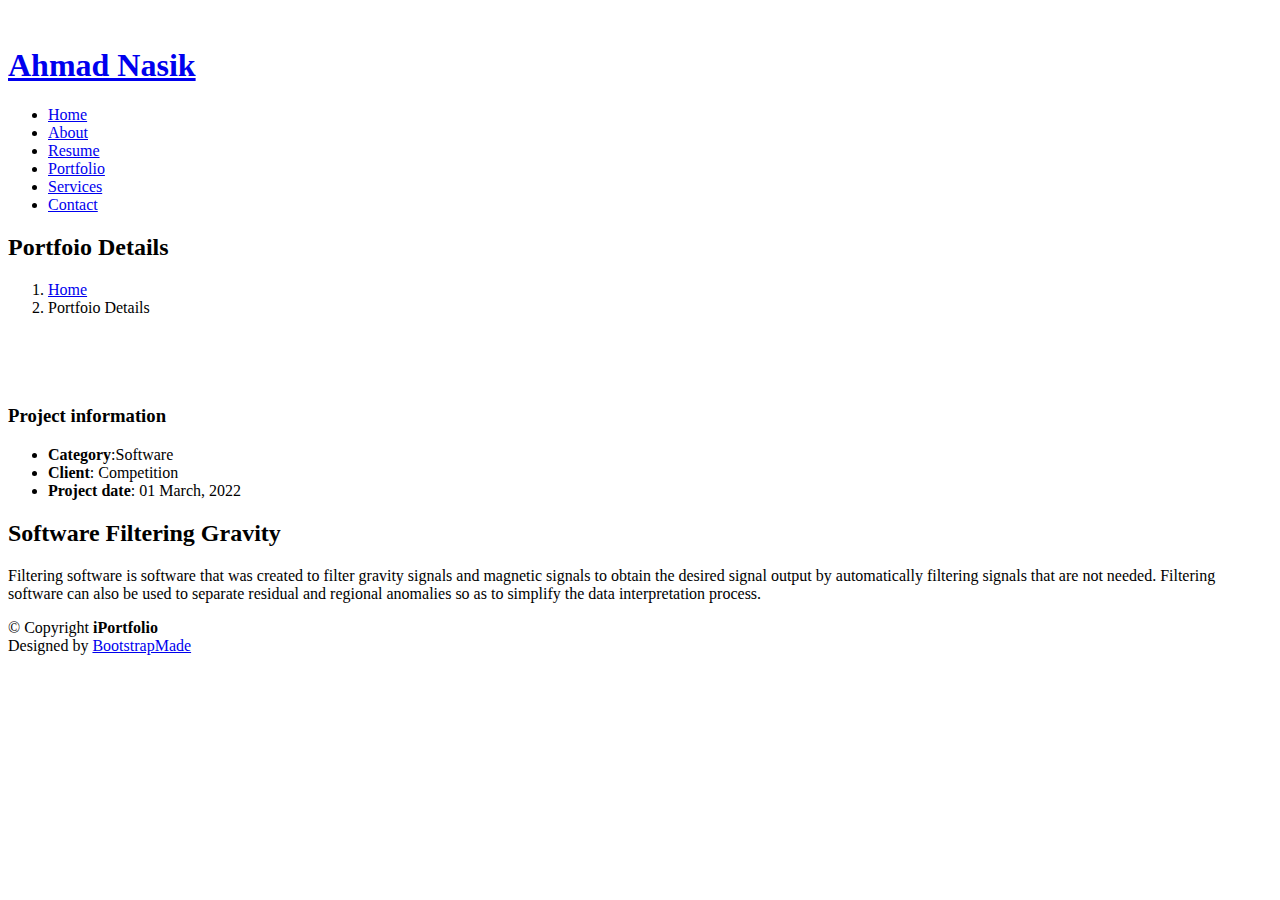
==== portfolio-details.html @ 0ceb69dc "Add files via upload" ====
<!DOCTYPE html>
<html lang="en">

<head>
  <meta charset="utf-8">
  <meta content="width=device-width, initial-scale=1.0" name="viewport">

  <title>Portfolio Details - iPortfolio Bootstrap Template</title>
  <meta content="" name="description">
  <meta content="" name="keywords">

  <!-- Favicons -->
  <link href="assets/img/favicon.png" rel="icon">
  <link href="assets/img/apple-touch-icon.png" rel="apple-touch-icon">

  <!-- Google Fonts -->
  <link href="https://fonts.googleapis.com/css?family=Open+Sans:300,300i,400,400i,600,600i,700,700i|Raleway:300,300i,400,400i,500,500i,600,600i,700,700i|Poppins:300,300i,400,400i,500,500i,600,600i,700,700i" rel="stylesheet">

  <!-- Vendor CSS Files -->
  <link href="assets/vendor/aos/aos.css" rel="stylesheet">
  <link href="assets/vendor/bootstrap/css/bootstrap.min.css" rel="stylesheet">
  <link href="assets/vendor/bootstrap-icons/bootstrap-icons.css" rel="stylesheet">
  <link href="assets/vendor/boxicons/css/boxicons.min.css" rel="stylesheet">
  <link href="assets/vendor/glightbox/css/glightbox.min.css" rel="stylesheet">
  <link href="assets/vendor/swiper/swiper-bundle.min.css" rel="stylesheet">

  <!-- Template Main CSS File -->
  <link href="assets/css/style.css" rel="stylesheet">

  <!-- =======================================================
  * Template Name: iPortfolio - v3.7.0
  * Template URL: https://bootstrapmade.com/iportfolio-bootstrap-portfolio-websites-template/
  * Author: BootstrapMade.com
  * License: https://bootstrapmade.com/license/
  ======================================================== -->
</head>

<body>

  <!-- ======= Mobile nav toggle button ======= -->
  <i class="bi bi-list mobile-nav-toggle d-xl-none"></i>

  <!-- ======= Header ======= -->
  <header id="header">
    <div class="d-flex flex-column">

      <div class="profile">
        <img src="assets/img/profile-img.jpeg" alt="" class="img-fluid rounded-circle">
        <h1 class="text-light"><a href="index.html">Ahmad Nasik</a></h1>
        <div class="social-links mt-3 text-center">
          <a href="@UI_UX_AhmadNasik" class="twitter"><i class="bx bxl-telegram"></i></a>
          <a href="https://web.facebook.com/ahmad.nasik.948" class="facebook"><i class="bx bxl-facebook"></i></a>
          <a href="https://instagram.com/ahmad_nasik.08?igshid=YmMyMTA2M2Y=" class="instagram"><i class="bx bxl-instagram"></i></a>
          <a href="https://dribbble.com/AhmadNasik" class="google-plus"><i class="bx bxl-dribbble"></i></a>
        </div>
      </div>

      <nav id="navbar" class="nav-menu navbar">
        <ul>
          <li><a href="#hero" class="nav-link scrollto active"><i class="bx bx-home"></i> <span>Home</span></a></li>
          <li><a href="#about" class="nav-link scrollto"><i class="bx bx-user"></i> <span>About</span></a></li>
          <li><a href="#resume" class="nav-link scrollto"><i class="bx bx-file-blank"></i> <span>Resume</span></a></li>
          <li><a href="#portfolio" class="nav-link scrollto"><i class="bx bx-book-content"></i> <span>Portfolio</span></a></li>
          <li><a href="#services" class="nav-link scrollto"><i class="bx bx-server"></i> <span>Services</span></a></li>
          <li><a href="#contact" class="nav-link scrollto"><i class="bx bx-envelope"></i> <span>Contact</span></a></li>
        </ul>
      </nav><!-- .nav-menu -->
      </div>
      </header><!-- End Header -->


  <main id="main">

    <!-- ======= Breadcrumbs ======= -->
    <section id="breadcrumbs" class="breadcrumbs">
      <div class="container">

        <div class="d-flex justify-content-between align-items-center">
          <h2>Portfoio Details</h2>
          <ol>
            <li><a href="index.html">Home</a></li>
            <li>Portfoio Details</li>
          </ol>
        </div>

      </div>
    </section><!-- End Breadcrumbs -->

    <!-- ======= Portfolio Details Section ======= -->
    <section id="portfolio-details" class="portfolio-details">
      <div class="container">

        <div class="row gy-4">

          <div class="col-lg-8">
            <div class="portfolio-details-slider swiper">
              <div class="swiper-wrapper align-items-center">

                <div class="swiper-slide">
                  <img src="assets/img/portfolio/portfolio-details-1.png" alt="">
                </div>

                <div class="swiper-slide">
                  <img src="assets/img/portfolio/portfolio-details-2.png" alt="">
                </div>

                <div class="swiper-slide">
                  <img src="assets/img/portfolio/portfolio-details-3.png" alt="">
                </div>

              </div>
              <div class="swiper-pagination"></div>
            </div>
          </div>

          <div class="col-lg-4">
            <div class="portfolio-info">
              <h3>Project information</h3>
              <ul>
                <li><strong>Category</strong>:Software</li>
                <li><strong>Client</strong>: Competition</li>
                <li><strong>Project date</strong>: 01 March, 2022</li>
              </ul>
            </div>
            <div class="portfolio-description">
              <h2>Software Filtering Gravity</h2>
              <p>
                Filtering software is software that was created to filter gravity signals and magnetic signals to obtain the desired
                signal output by automatically filtering signals that are not needed. Filtering software can also be used to separate
                residual and regional anomalies so as to simplify the data interpretation process.
              </p>
            </div>
          </div>

        </div>

      </div>
    </section><!-- End Portfolio Details Section -->

  </main><!-- End #main -->

  <!-- ======= Footer ======= -->
  <footer id="footer">
    <div class="container">
      <div class="copyright">
        &copy; Copyright <strong><span>iPortfolio</span></strong>
      </div>
      <div class="credits">
        <!-- All the links in the footer should remain intact. -->
        <!-- You can delete the links only if you purchased the pro version. -->
        <!-- Licensing information: https://bootstrapmade.com/license/ -->
        <!-- Purchase the pro version with working PHP/AJAX contact form: https://bootstrapmade.com/iportfolio-bootstrap-portfolio-websites-template/ -->
        Designed by <a href="https://bootstrapmade.com/">BootstrapMade</a>
      </div>
    </div>
  </footer><!-- End  Footer -->

  <a href="#" class="back-to-top d-flex align-items-center justify-content-center"><i class="bi bi-arrow-up-short"></i></a>

  <!-- Vendor JS Files -->
  <script src="assets/vendor/purecounter/purecounter.js"></script>
  <script src="assets/vendor/aos/aos.js"></script>
  <script src="assets/vendor/bootstrap/js/bootstrap.bundle.min.js"></script>
  <script src="assets/vendor/glightbox/js/glightbox.min.js"></script>
  <script src="assets/vendor/isotope-layout/isotope.pkgd.min.js"></script>
  <script src="assets/vendor/swiper/swiper-bundle.min.js"></script>
  <script src="assets/vendor/typed.js/typed.min.js"></script>
  <script src="assets/vendor/waypoints/noframework.waypoints.js"></script>
  <script src="assets/vendor/php-email-form/validate.js"></script>

  <!-- Template Main JS File -->
  <script src="assets/js/main.js"></script>

</body>

</html>
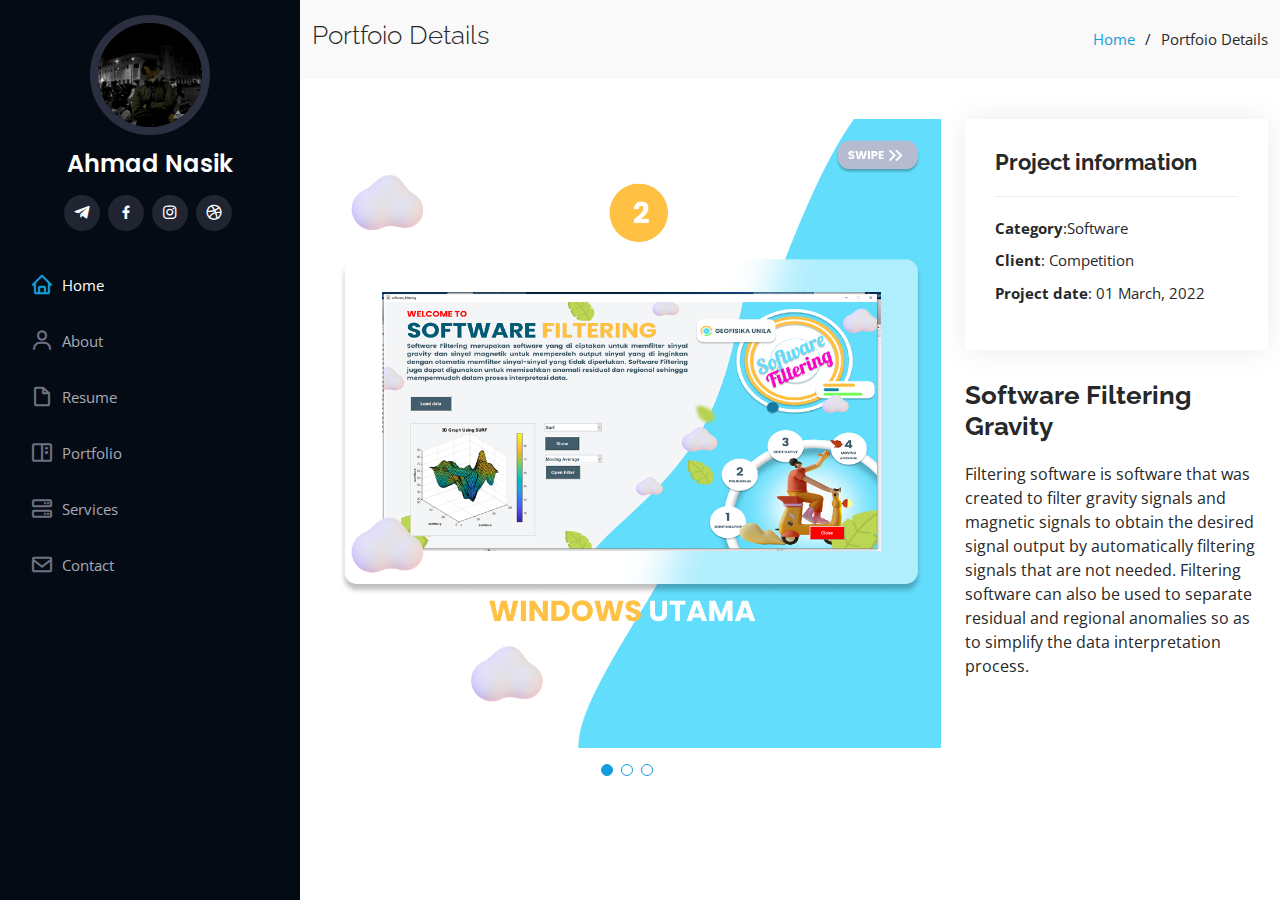
==== commit b86effeb: "Add files via upload" ====
--- a/portfolio-details.html
+++ b/portfolio-details.html
@@ -5,7 +5,7 @@
   <meta charset="utf-8">
   <meta content="width=device-width, initial-scale=1.0" name="viewport">
 
-  <title>Portfolio Details - iPortfolio Bootstrap Template</title>
+  <title>portfolio-Ahmad-Nasik</title>
   <meta content="" name="description">
   <meta content="" name="keywords">
 
@@ -143,14 +143,14 @@
   <footer id="footer">
     <div class="container">
       <div class="copyright">
-        &copy; Copyright <strong><span>iPortfolio</span></strong>
+         <strong><span></span></strong>
       </div>
       <div class="credits">
         <!-- All the links in the footer should remain intact. -->
         <!-- You can delete the links only if you purchased the pro version. -->
         <!-- Licensing information: https://bootstrapmade.com/license/ -->
         <!-- Purchase the pro version with working PHP/AJAX contact form: https://bootstrapmade.com/iportfolio-bootstrap-portfolio-websites-template/ -->
-        Designed by <a href="https://bootstrapmade.com/">BootstrapMade</a>
+        <a href=></a>
       </div>
     </div>
   </footer><!-- End  Footer -->
